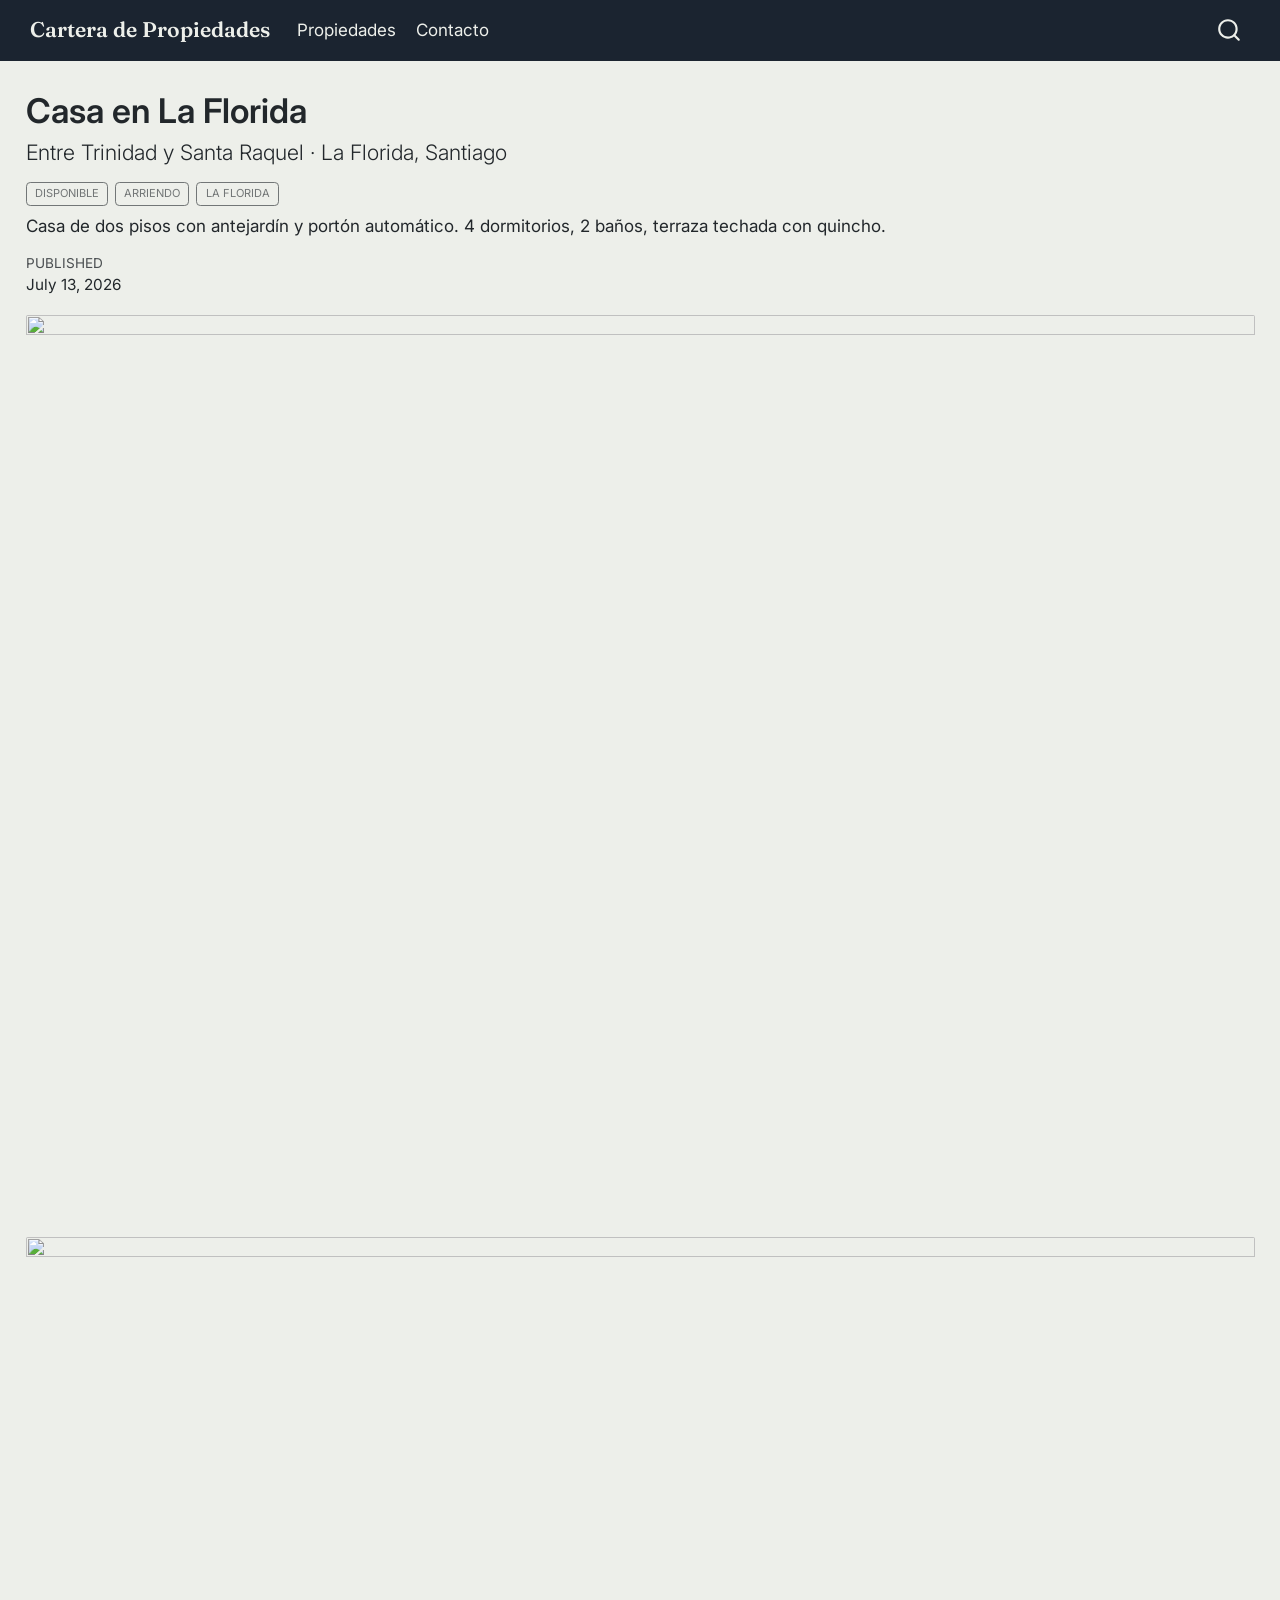
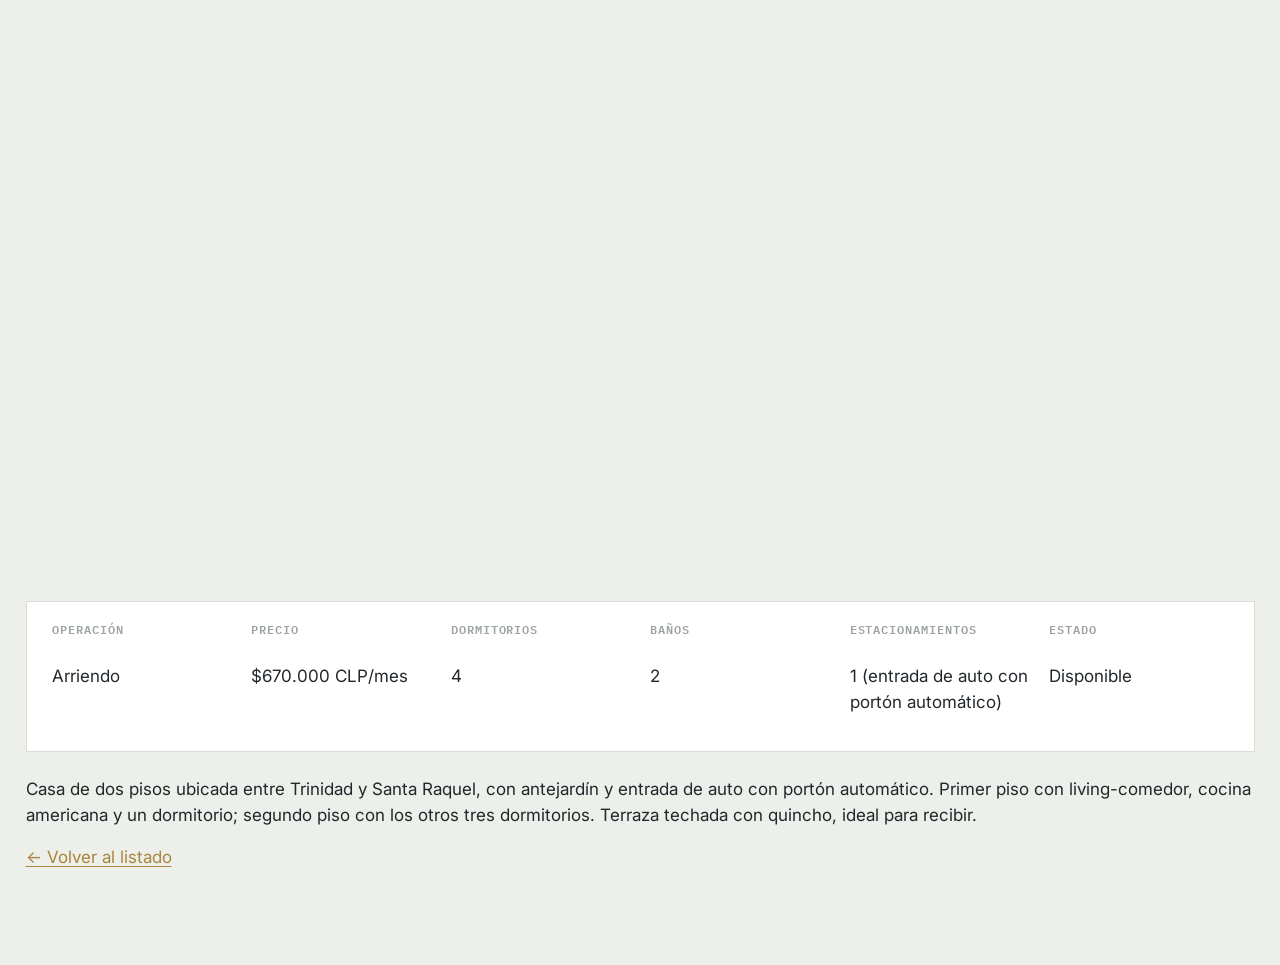
==== propiedades/casa-la-florida/index.html @ dfdd986d "Built site for gh-pages" ====
<!DOCTYPE html>
<html xmlns="http://www.w3.org/1999/xhtml" lang="en" xml:lang="en"><head>

<meta charset="utf-8">
<meta name="generator" content="quarto-1.9.38">

<meta name="viewport" content="width=device-width, initial-scale=1.0, user-scalable=yes">

<meta name="dcterms.date" content="2026-07-13">
<meta name="description" content="Casa de dos pisos con antejardín y portón automático. 4 dormitorios, 2 baños, terraza techada con quincho.">

<title>Casa en La Florida – Cartera de Propiedades</title>
<style>
/* Default styles provided by pandoc.
** See https://pandoc.org/MANUAL.html#variables-for-html for config info.
*/
code{white-space: pre-wrap;}
span.smallcaps{font-variant: small-caps;}
div.columns{display: flex; gap: min(4vw, 1.5em);}
div.column{flex: auto; overflow-x: auto;}
div.hanging-indent{margin-left: 1.5em; text-indent: -1.5em;}
ul.task-list{list-style: none;}
ul.task-list li input[type="checkbox"] {
  width: 0.8em;
  margin: 0 0.8em 0.2em -1em; /* quarto-specific, see https://github.com/quarto-dev/quarto-cli/issues/4556 */ 
  vertical-align: middle;
}
</style>


<script src="../../site_libs/quarto-nav/quarto-nav.js"></script>
<script src="../../site_libs/quarto-nav/headroom.min.js"></script>
<script src="../../site_libs/clipboard/clipboard.min.js"></script>
<script src="../../site_libs/quarto-search/autocomplete.umd.js"></script>
<script src="../../site_libs/quarto-search/fuse.min.js"></script>
<script src="../../site_libs/quarto-search/quarto-search.js"></script>
<meta name="quarto:offset" content="../../">
<script src="../../site_libs/quarto-html/quarto.js" type="module"></script>
<script src="../../site_libs/quarto-html/tabsets/tabsets.js" type="module"></script>
<script src="../../site_libs/quarto-html/popper.min.js"></script>
<script src="../../site_libs/quarto-html/tippy.umd.min.js"></script>
<script src="../../site_libs/quarto-html/anchor.min.js"></script>
<link href="../../site_libs/quarto-html/tippy.css" rel="stylesheet">
<link href="../../site_libs/quarto-html/quarto-syntax-highlighting-15634bcf2e68342d4ad2dfa704d543f6.css" rel="stylesheet" id="quarto-text-highlighting-styles">
<script src="../../site_libs/bootstrap/bootstrap.min.js"></script>
<link href="../../site_libs/bootstrap/bootstrap-icons.css" rel="stylesheet">
<link href="../../site_libs/bootstrap/bootstrap-b07d2e3273a33abbb7af2befd8f3bac5.min.css" rel="stylesheet" append-hash="true" id="quarto-bootstrap" data-mode="light">
<script id="quarto-search-options" type="application/json">{
  "location": "navbar",
  "copy-button": false,
  "collapse-after": 3,
  "panel-placement": "end",
  "type": "overlay",
  "limit": 50,
  "keyboard-shortcut": [
    "f",
    "/",
    "s"
  ],
  "show-item-context": false,
  "language": {
    "search-no-results-text": "No results",
    "search-matching-documents-text": "matching documents",
    "search-copy-link-title": "Copy link to search",
    "search-hide-matches-text": "Hide additional matches",
    "search-more-match-text": "more match in this document",
    "search-more-matches-text": "more matches in this document",
    "search-clear-button-title": "Clear",
    "search-text-placeholder": "",
    "search-detached-cancel-button-title": "Cancel",
    "search-submit-button-title": "Submit",
    "search-label": "Search"
  }
}</script>


<link rel="stylesheet" href="../../styles/styles.css">
</head>

<body class="nav-fixed quarto-light">

<div id="quarto-search-results"></div>
  <header id="quarto-header" class="headroom fixed-top">
    <nav class="navbar navbar-expand-lg " data-bs-theme="dark">
      <div class="navbar-container container-fluid">
      <div class="navbar-brand-container mx-auto">
    <a class="navbar-brand" href="../../index.html">
    <span class="navbar-title">Cartera de Propiedades</span>
    </a>
  </div>
            <div id="quarto-search" class="" title="Search"></div>
          <button class="navbar-toggler" type="button" data-bs-toggle="collapse" data-bs-target="#navbarCollapse" aria-controls="navbarCollapse" role="menu" aria-expanded="false" aria-label="Toggle navigation" onclick="if (window.quartoToggleHeadroom) { window.quartoToggleHeadroom(); }">
  <span class="navbar-toggler-icon"></span>
</button>
          <div class="collapse navbar-collapse" id="navbarCollapse">
            <ul class="navbar-nav navbar-nav-scroll me-auto">
  <li class="nav-item">
    <a class="nav-link" href="../../index.html"> 
<span class="menu-text">Propiedades</span></a>
  </li>  
  <li class="nav-item">
    <a class="nav-link" href="../../contacto.html"> 
<span class="menu-text">Contacto</span></a>
  </li>  
</ul>
          </div> <!-- /navcollapse -->
            <div class="quarto-navbar-tools">
</div>
      </div> <!-- /container-fluid -->
    </nav>
</header>
<!-- content -->
<div id="quarto-content" class="quarto-container page-columns page-rows-contents page-layout-full page-navbar">
<!-- sidebar -->
<!-- margin-sidebar -->
    
<!-- main -->
<main class="content column-page" id="quarto-document-content">

<header id="title-block-header" class="quarto-title-block default">
<div class="quarto-title">
<h1 class="title">Casa en La Florida</h1>
<p class="subtitle lead">Entre Trinidad y Santa Raquel · La Florida, Santiago</p>
  <div class="quarto-categories">
    <div class="quarto-category">Disponible</div>
    <div class="quarto-category">Arriendo</div>
    <div class="quarto-category">La Florida</div>
  </div>
  </div>

<div>
  <div class="description">
    Casa de dos pisos con antejardín y portón automático. 4 dormitorios, 2 baños, terraza techada con quincho.
  </div>
</div>


<div class="quarto-title-meta column-page">

    
    <div>
    <div class="quarto-title-meta-heading">Published</div>
    <div class="quarto-title-meta-contents">
      <p class="date">July 13, 2026</p>
    </div>
  </div>
  
    
  </div>
  


</header>


<div class="gallery">
<p><img src="fotos/foto1.jpg" class="img-fluid"> <img src="fotos/foto2.jpg" class="img-fluid"></p>
</div>
<div class="spec-sheet">
<p><strong>Operación</strong><br>
Arriendo</p>
<p><strong>Precio</strong><br>
$670.000 CLP/mes</p>
<p><strong>Dormitorios</strong><br>
4</p>
<p><strong>Baños</strong><br>
2</p>
<p><strong>Estacionamientos</strong><br>
1 (entrada de auto con portón automático)</p>
<p><strong>Estado</strong><br>
Disponible</p>
</div>
<p>Casa de dos pisos ubicada entre Trinidad y Santa Raquel, con antejardín y entrada de auto con portón automático. Primer piso con living-comedor, cocina americana y un dormitorio; segundo piso con los otros tres dormitorios. Terraza techada con quincho, ideal para recibir.</p>
<p><a href="../../index.html">← Volver al listado</a></p>



</main> <!-- /main -->
<script id="quarto-html-after-body" type="application/javascript">
  window.document.addEventListener("DOMContentLoaded", function (event) {
    const icon = "";
    const anchorJS = new window.AnchorJS();
    anchorJS.options = {
      placement: 'right',
      icon: icon
    };
    anchorJS.add('.anchored');
    const isCodeAnnotation = (el) => {
      for (const clz of el.classList) {
        if (clz.startsWith('code-annotation-')) {                     
          return true;
        }
      }
      return false;
    }
    const onCopySuccess = function(e) {
      // button target
      const button = e.trigger;
      // don't keep focus
      button.blur();
      // flash "checked"
      button.classList.add('code-copy-button-checked');
      var currentTitle = button.getAttribute("title");
      button.setAttribute("title", "Copied!");
      let tooltip;
      if (window.bootstrap) {
        button.setAttribute("data-bs-toggle", "tooltip");
        button.setAttribute("data-bs-placement", "left");
        button.setAttribute("data-bs-title", "Copied!");
        tooltip = new bootstrap.Tooltip(button, 
          { trigger: "manual", 
            customClass: "code-copy-button-tooltip",
            offset: [0, -8]});
        tooltip.show();    
      }
      setTimeout(function() {
        if (tooltip) {
          tooltip.hide();
          button.removeAttribute("data-bs-title");
          button.removeAttribute("data-bs-toggle");
          button.removeAttribute("data-bs-placement");
        }
        button.setAttribute("title", currentTitle);
        button.classList.remove('code-copy-button-checked');
      }, 1000);
      // clear code selection
      e.clearSelection();
    }
    const getTextToCopy = function(trigger) {
      const outerScaffold = trigger.parentElement.cloneNode(true);
      const codeEl = outerScaffold.querySelector('code');
      for (const childEl of codeEl.children) {
        if (isCodeAnnotation(childEl)) {
          childEl.remove();
        }
      }
      return codeEl.innerText;
    }
    const clipboard = new window.ClipboardJS('.code-copy-button:not([data-in-quarto-modal])', {
      text: getTextToCopy
    });
    clipboard.on('success', onCopySuccess);
    if (window.document.getElementById('quarto-embedded-source-code-modal')) {
      const clipboardModal = new window.ClipboardJS('.code-copy-button[data-in-quarto-modal]', {
        text: getTextToCopy,
        container: window.document.getElementById('quarto-embedded-source-code-modal')
      });
      clipboardModal.on('success', onCopySuccess);
    }
      var localhostRegex = new RegExp(/^(?:http|https):\/\/localhost\:?[0-9]*\//);
      var mailtoRegex = new RegExp(/^mailto:/);
        var filterRegex = new RegExp("https:\/\/Economia-y-politicas-publicas\.github\.io\/pocpropiedades\/");
      var isInternal = (href) => {
          return filterRegex.test(href) || localhostRegex.test(href) || mailtoRegex.test(href);
      }
      // Inspect non-navigation links and adorn them if external
     var links = window.document.querySelectorAll('a[href]:not(.nav-link):not(.navbar-brand):not(.toc-action):not(.sidebar-link):not(.sidebar-item-toggle):not(.pagination-link):not(.no-external):not([aria-hidden]):not(.dropdown-item):not(.quarto-navigation-tool):not(.about-link)');
      for (var i=0; i<links.length; i++) {
        const link = links[i];
        if (!isInternal(link.href)) {
          // undo the damage that might have been done by quarto-nav.js in the case of
          // links that we want to consider external
          if (link.dataset.originalHref !== undefined) {
            link.href = link.dataset.originalHref;
          }
        }
      }
    function tippyHover(el, contentFn, onTriggerFn, onUntriggerFn) {
      const config = {
        allowHTML: true,
        maxWidth: 500,
        delay: 100,
        arrow: false,
        appendTo: function(el) {
            return el.parentElement;
        },
        interactive: true,
        interactiveBorder: 10,
        theme: 'quarto',
        placement: 'bottom-start',
      };
      if (contentFn) {
        config.content = contentFn;
      }
      if (onTriggerFn) {
        config.onTrigger = onTriggerFn;
      }
      if (onUntriggerFn) {
        config.onUntrigger = onUntriggerFn;
      }
      window.tippy(el, config); 
    }
    const noterefs = window.document.querySelectorAll('a[role="doc-noteref"]');
    for (var i=0; i<noterefs.length; i++) {
      const ref = noterefs[i];
      tippyHover(ref, function() {
        // use id or data attribute instead here
        let href = ref.getAttribute('data-footnote-href') || ref.getAttribute('href');
        try { href = new URL(href).hash; } catch {}
        const id = href.replace(/^#\/?/, "");
        const note = window.document.getElementById(id);
        if (note) {
          return note.innerHTML;
        } else {
          return "";
        }
      });
    }
    const xrefs = window.document.querySelectorAll('a.quarto-xref');
    const processXRef = (id, note) => {
      // Strip column container classes
      const stripColumnClz = (el) => {
        el.classList.remove("page-full", "page-columns");
        if (el.children) {
          for (const child of el.children) {
            stripColumnClz(child);
          }
        }
      }
      stripColumnClz(note)
      if (id === null || id.startsWith('sec-')) {
        // Special case sections, only their first couple elements
        const container = document.createElement("div");
        if (note.children && note.children.length > 2) {
          container.appendChild(note.children[0].cloneNode(true));
          for (let i = 1; i < note.children.length; i++) {
            const child = note.children[i];
            if (child.tagName === "P" && child.innerText === "") {
              continue;
            } else {
              container.appendChild(child.cloneNode(true));
              break;
            }
          }
          if (window.Quarto?.typesetMath) {
            window.Quarto.typesetMath(container);
          }
          return container.innerHTML
        } else {
          if (window.Quarto?.typesetMath) {
            window.Quarto.typesetMath(note);
          }
          return note.innerHTML;
        }
      } else {
        // Remove any anchor links if they are present
        const anchorLink = note.querySelector('a.anchorjs-link');
        if (anchorLink) {
          anchorLink.remove();
        }
        if (window.Quarto?.typesetMath) {
          window.Quarto.typesetMath(note);
        }
        if (note.classList.contains("callout")) {
          return note.outerHTML;
        } else {
          return note.innerHTML;
        }
      }
    }
    for (var i=0; i<xrefs.length; i++) {
      const xref = xrefs[i];
      tippyHover(xref, undefined, function(instance) {
        instance.disable();
        let url = xref.getAttribute('href');
        let hash = undefined; 
        if (url.startsWith('#')) {
          hash = url;
        } else {
          try { hash = new URL(url).hash; } catch {}
        }
        if (hash) {
          const id = hash.replace(/^#\/?/, "");
          const note = window.document.getElementById(id);
          if (note !== null) {
            try {
              const html = processXRef(id, note.cloneNode(true));
              instance.setContent(html);
            } finally {
              instance.enable();
              instance.show();
            }
          } else {
            // See if we can fetch this
            fetch(url.split('#')[0])
            .then(res => res.text())
            .then(html => {
              const parser = new DOMParser();
              const htmlDoc = parser.parseFromString(html, "text/html");
              const note = htmlDoc.getElementById(id);
              if (note !== null) {
                const html = processXRef(id, note);
                instance.setContent(html);
              } 
            }).finally(() => {
              instance.enable();
              instance.show();
            });
          }
        } else {
          // See if we can fetch a full url (with no hash to target)
          // This is a special case and we should probably do some content thinning / targeting
          fetch(url)
          .then(res => res.text())
          .then(html => {
            const parser = new DOMParser();
            const htmlDoc = parser.parseFromString(html, "text/html");
            const note = htmlDoc.querySelector('main.content');
            if (note !== null) {
              // This should only happen for chapter cross references
              // (since there is no id in the URL)
              // remove the first header
              if (note.children.length > 0 && note.children[0].tagName === "HEADER") {
                note.children[0].remove();
              }
              const html = processXRef(null, note);
              instance.setContent(html);
            } 
          }).finally(() => {
            instance.enable();
            instance.show();
          });
        }
      }, function(instance) {
      });
    }
        let selectedAnnoteEl;
        const selectorForAnnotation = ( cell, annotation) => {
          let cellAttr = 'data-code-cell="' + cell + '"';
          let lineAttr = 'data-code-annotation="' +  annotation + '"';
          const selector = 'span[' + cellAttr + '][' + lineAttr + ']';
          return selector;
        }
        const selectCodeLines = (annoteEl) => {
          const doc = window.document;
          const targetCell = annoteEl.getAttribute("data-target-cell");
          const targetAnnotation = annoteEl.getAttribute("data-target-annotation");
          const annoteSpan = window.document.querySelector(selectorForAnnotation(targetCell, targetAnnotation));
          const lines = annoteSpan.getAttribute("data-code-lines").split(",");
          const lineIds = lines.map((line) => {
            return targetCell + "-" + line;
          })
          let top = null;
          let height = null;
          let parent = null;
          if (lineIds.length > 0) {
              //compute the position of the single el (top and bottom and make a div)
              const el = window.document.getElementById(lineIds[0]);
              top = el.offsetTop;
              height = el.offsetHeight;
              parent = el.parentElement.parentElement;
            if (lineIds.length > 1) {
              const lastEl = window.document.getElementById(lineIds[lineIds.length - 1]);
              const bottom = lastEl.offsetTop + lastEl.offsetHeight;
              height = bottom - top;
            }
            if (top !== null && height !== null && parent !== null) {
              // cook up a div (if necessary) and position it 
              let div = window.document.getElementById("code-annotation-line-highlight");
              if (div === null) {
                div = window.document.createElement("div");
                div.setAttribute("id", "code-annotation-line-highlight");
                div.style.position = 'absolute';
                parent.appendChild(div);
              }
              div.style.top = top - 2 + "px";
              div.style.height = height + 4 + "px";
              div.style.left = 0;
              let gutterDiv = window.document.getElementById("code-annotation-line-highlight-gutter");
              if (gutterDiv === null) {
                gutterDiv = window.document.createElement("div");
                gutterDiv.setAttribute("id", "code-annotation-line-highlight-gutter");
                gutterDiv.style.position = 'absolute';
                const codeCell = window.document.getElementById(targetCell);
                const gutter = codeCell.querySelector('.code-annotation-gutter');
                gutter.appendChild(gutterDiv);
              }
              gutterDiv.style.top = top - 2 + "px";
              gutterDiv.style.height = height + 4 + "px";
            }
            selectedAnnoteEl = annoteEl;
          }
        };
        const unselectCodeLines = () => {
          const elementsIds = ["code-annotation-line-highlight", "code-annotation-line-highlight-gutter"];
          elementsIds.forEach((elId) => {
            const div = window.document.getElementById(elId);
            if (div) {
              div.remove();
            }
          });
          selectedAnnoteEl = undefined;
        };
          // Handle positioning of the toggle
      window.addEventListener(
        "resize",
        throttle(() => {
          elRect = undefined;
          if (selectedAnnoteEl) {
            selectCodeLines(selectedAnnoteEl);
          }
        }, 10)
      );
      function throttle(fn, ms) {
      let throttle = false;
      let timer;
        return (...args) => {
          if(!throttle) { // first call gets through
              fn.apply(this, args);
              throttle = true;
          } else { // all the others get throttled
              if(timer) clearTimeout(timer); // cancel #2
              timer = setTimeout(() => {
                fn.apply(this, args);
                timer = throttle = false;
              }, ms);
          }
        };
      }
        // Attach click handler to the DT
        const annoteDls = window.document.querySelectorAll('dt[data-target-cell]');
        for (const annoteDlNode of annoteDls) {
          annoteDlNode.addEventListener('click', (event) => {
            const clickedEl = event.target;
            if (clickedEl !== selectedAnnoteEl) {
              unselectCodeLines();
              const activeEl = window.document.querySelector('dt[data-target-cell].code-annotation-active');
              if (activeEl) {
                activeEl.classList.remove('code-annotation-active');
              }
              selectCodeLines(clickedEl);
              clickedEl.classList.add('code-annotation-active');
            } else {
              // Unselect the line
              unselectCodeLines();
              clickedEl.classList.remove('code-annotation-active');
            }
          });
        }
    const findCites = (el) => {
      const parentEl = el.parentElement;
      if (parentEl) {
        const cites = parentEl.dataset.cites;
        if (cites) {
          return {
            el,
            cites: cites.split(' ')
          };
        } else {
          return findCites(el.parentElement)
        }
      } else {
        return undefined;
      }
    };
    var bibliorefs = window.document.querySelectorAll('a[role="doc-biblioref"]');
    for (var i=0; i<bibliorefs.length; i++) {
      const ref = bibliorefs[i];
      const citeInfo = findCites(ref);
      if (citeInfo) {
        tippyHover(citeInfo.el, function() {
          var popup = window.document.createElement('div');
          citeInfo.cites.forEach(function(cite) {
            var citeDiv = window.document.createElement('div');
            citeDiv.classList.add('hanging-indent');
            citeDiv.classList.add('csl-entry');
            var biblioDiv = window.document.getElementById('ref-' + cite);
            if (biblioDiv) {
              citeDiv.innerHTML = biblioDiv.innerHTML;
            }
            popup.appendChild(citeDiv);
          });
          return popup.innerHTML;
        });
      }
    }
  });
  </script>
</div> <!-- /content -->




</body></html>
---- site_libs/quarto-html/tippy.css ----
.tippy-box[data-animation=fade][data-state=hidden]{opacity:0}[data-tippy-root]{max-width:calc(100vw - 10px)}.tippy-box{position:relative;background-color:#333;color:#fff;border-radius:4px;font-size:14px;line-height:1.4;white-space:normal;outline:0;transition-property:transform,visibility,opacity}.tippy-box[data-placement^=top]>.tippy-arrow{bottom:0}.tippy-box[data-placement^=top]>.tippy-arrow:before{bottom:-7px;left:0;border-width:8px 8px 0;border-top-color:initial;transform-origin:center top}.tippy-box[data-placement^=bottom]>.tippy-arrow{top:0}.tippy-box[data-placement^=bottom]>.tippy-arrow:before{top:-7px;left:0;border-width:0 8px 8px;border-bottom-color:initial;transform-origin:center bottom}.tippy-box[data-placement^=left]>.tippy-arrow{right:0}.tippy-box[data-placement^=left]>.tippy-arrow:before{border-width:8px 0 8px 8px;border-left-color:initial;right:-7px;transform-origin:center left}.tippy-box[data-placement^=right]>.tippy-arrow{left:0}.tippy-box[data-placement^=right]>.tippy-arrow:before{left:-7px;border-width:8px 8px 8px 0;border-right-color:initial;transform-origin:center right}.tippy-box[data-inertia][data-state=visible]{transition-timing-function:cubic-bezier(.54,1.5,.38,1.11)}.tippy-arrow{width:16px;height:16px;color:#333}.tippy-arrow:before{content:"";position:absolute;border-color:transparent;border-style:solid}.tippy-content{position:relative;padding:5px 9px;z-index:1}
---- site_libs/quarto-html/quarto-syntax-highlighting-15634bcf2e68342d4ad2dfa704d543f6.css ----
/* quarto syntax highlight colors */
:root {
  --quarto-hl-ot-color: #003B4F;
  --quarto-hl-at-color: #657422;
  --quarto-hl-ss-color: #20794D;
  --quarto-hl-an-color: #5E5E5E;
  --quarto-hl-fu-color: #4758AB;
  --quarto-hl-st-color: #20794D;
  --quarto-hl-cf-color: #003B4F;
  --quarto-hl-op-color: #5E5E5E;
  --quarto-hl-er-color: #AD0000;
  --quarto-hl-bn-color: #AD0000;
  --quarto-hl-al-color: #AD0000;
  --quarto-hl-va-color: #111111;
  --quarto-hl-bu-color: inherit;
  --quarto-hl-ex-color: inherit;
  --quarto-hl-pp-color: #AD0000;
  --quarto-hl-in-color: #5E5E5E;
  --quarto-hl-vs-color: #20794D;
  --quarto-hl-wa-color: #5E5E5E;
  --quarto-hl-do-color: #5E5E5E;
  --quarto-hl-im-color: #00769E;
  --quarto-hl-ch-color: #20794D;
  --quarto-hl-dt-color: #AD0000;
  --quarto-hl-fl-color: #AD0000;
  --quarto-hl-co-color: #5E5E5E;
  --quarto-hl-cv-color: #5E5E5E;
  --quarto-hl-cn-color: #8f5902;
  --quarto-hl-sc-color: #5E5E5E;
  --quarto-hl-dv-color: #AD0000;
  --quarto-hl-kw-color: #003B4F;
}

/* other quarto variables */
:root {
  --quarto-font-monospace: SFMono-Regular, Menlo, Monaco, Consolas, "Liberation Mono", "Courier New", monospace;
}

/* syntax highlight based on Pandoc's rules */
pre > code.sourceCode > span {
  color: #003B4F;
}

code.sourceCode > span {
  color: #003B4F;
}

div.sourceCode,
div.sourceCode pre.sourceCode {
  color: #003B4F;
}

/* Normal */
code span {
  color: #003B4F;
}

/* Alert */
code span.al {
  color: #AD0000;
  font-style: inherit;
}

/* Annotation */
code span.an {
  color: #5E5E5E;
  font-style: inherit;
}

/* Attribute */
code span.at {
  color: #657422;
  font-style: inherit;
}

/* BaseN */
code span.bn {
  color: #AD0000;
  font-style: inherit;
}

/* BuiltIn */
code span.bu {
  font-style: inherit;
}

/* ControlFlow */
code span.cf {
  color: #003B4F;
  font-weight: bold;
  font-style: inherit;
}

/* Char */
code span.ch {
  color: #20794D;
  font-style: inherit;
}

/* Constant */
code span.cn {
  color: #8f5902;
  font-style: inherit;
}

/* Comment */
code span.co {
  color: #5E5E5E;
  font-style: inherit;
}

/* CommentVar */
code span.cv {
  color: #5E5E5E;
  font-style: italic;
}

/* Documentation */
code span.do {
  color: #5E5E5E;
  font-style: italic;
}

/* DataType */
code span.dt {
  color: #AD0000;
  font-style: inherit;
}

/* DecVal */
code span.dv {
  color: #AD0000;
  font-style: inherit;
}

/* Error */
code span.er {
  color: #AD0000;
  font-style: inherit;
}

/* Extension */
code span.ex {
  font-style: inherit;
}

/* Float */
code span.fl {
  color: #AD0000;
  font-style: inherit;
}

/* Function */
code span.fu {
  color: #4758AB;
  font-style: inherit;
}

/* Import */
code span.im {
  color: #00769E;
  font-style: inherit;
}

/* Information */
code span.in {
  color: #5E5E5E;
  font-style: inherit;
}

/* Keyword */
code span.kw {
  color: #003B4F;
  font-weight: bold;
  font-style: inherit;
}

/* Operator */
code span.op {
  color: #5E5E5E;
  font-style: inherit;
}

/* Other */
code span.ot {
  color: #003B4F;
  font-style: inherit;
}

/* Preprocessor */
code span.pp {
  color: #AD0000;
  font-style: inherit;
}

/* SpecialChar */
code span.sc {
  color: #5E5E5E;
  font-style: inherit;
}

/* SpecialString */
code span.ss {
  color: #20794D;
  font-style: inherit;
}

/* String */
code span.st {
  color: #20794D;
  font-style: inherit;
}

/* Variable */
code span.va {
  color: #111111;
  font-style: inherit;
}

/* VerbatimString */
code span.vs {
  color: #20794D;
  font-style: inherit;
}

/* Warning */
code span.wa {
  color: #5E5E5E;
  font-style: italic;
}

.prevent-inlining {
  content: "</";
}

/*# sourceMappingURL=f23921c56f73e400b49028c9186a1aa0.css.map */
---- styles/styles.css ----
@import url('https://fonts.googleapis.com/css2?family=Fraunces:wght@500;600&family=Inter:wght@400;500&family=IBM+Plex+Mono:wght@400;600&display=swap');

/* Tarjetas del listing nativo de Quarto */
.quarto-grid-item .card {
  border: 1px solid #DADDD6;
  border-radius: 2px;
  transition: transform .15s ease, box-shadow .15s ease;
}
.quarto-grid-item .card:hover {
  transform: translateY(-3px);
  box-shadow: 0 10px 24px rgba(27, 36, 48, .12);
}
.quarto-grid-item .card-title { font-family: 'Fraunces', serif; }
.quarto-grid-item .listing-categories .listing-category {
  font-family: 'IBM Plex Mono', monospace;
  font-size: .68rem;
  background: #1B2430;
  color: #EDEFEA;
  border: none;
}
.quarto-listing-category-title { font-family: 'IBM Plex Mono', monospace; }

/* Página de detalle */
.gallery {
  display: grid;
  grid-template-columns: repeat(auto-fit, minmax(260px, 1fr));
  gap: .75rem;
  margin: 1rem 0 1.5rem;
}
.gallery img {
  width: 100%; aspect-ratio: 4/3; object-fit: cover; border-radius: 2px;
}

.spec-sheet {
  background: #fff;
  border: 1px solid #DADDD6;
  padding: 1.1rem 1.5rem;
  display: grid;
  grid-template-columns: repeat(auto-fit, minmax(130px, 1fr));
  gap: .9rem 1.2rem;
  margin: 0 0 1.5rem;
}
.spec-sheet strong {
  display: block;
  font-family: 'IBM Plex Mono', monospace;
  font-size: .7rem;
  text-transform: uppercase;
  letter-spacing: .08em;
  color: #9CA3A0;
  font-weight: 600;
}
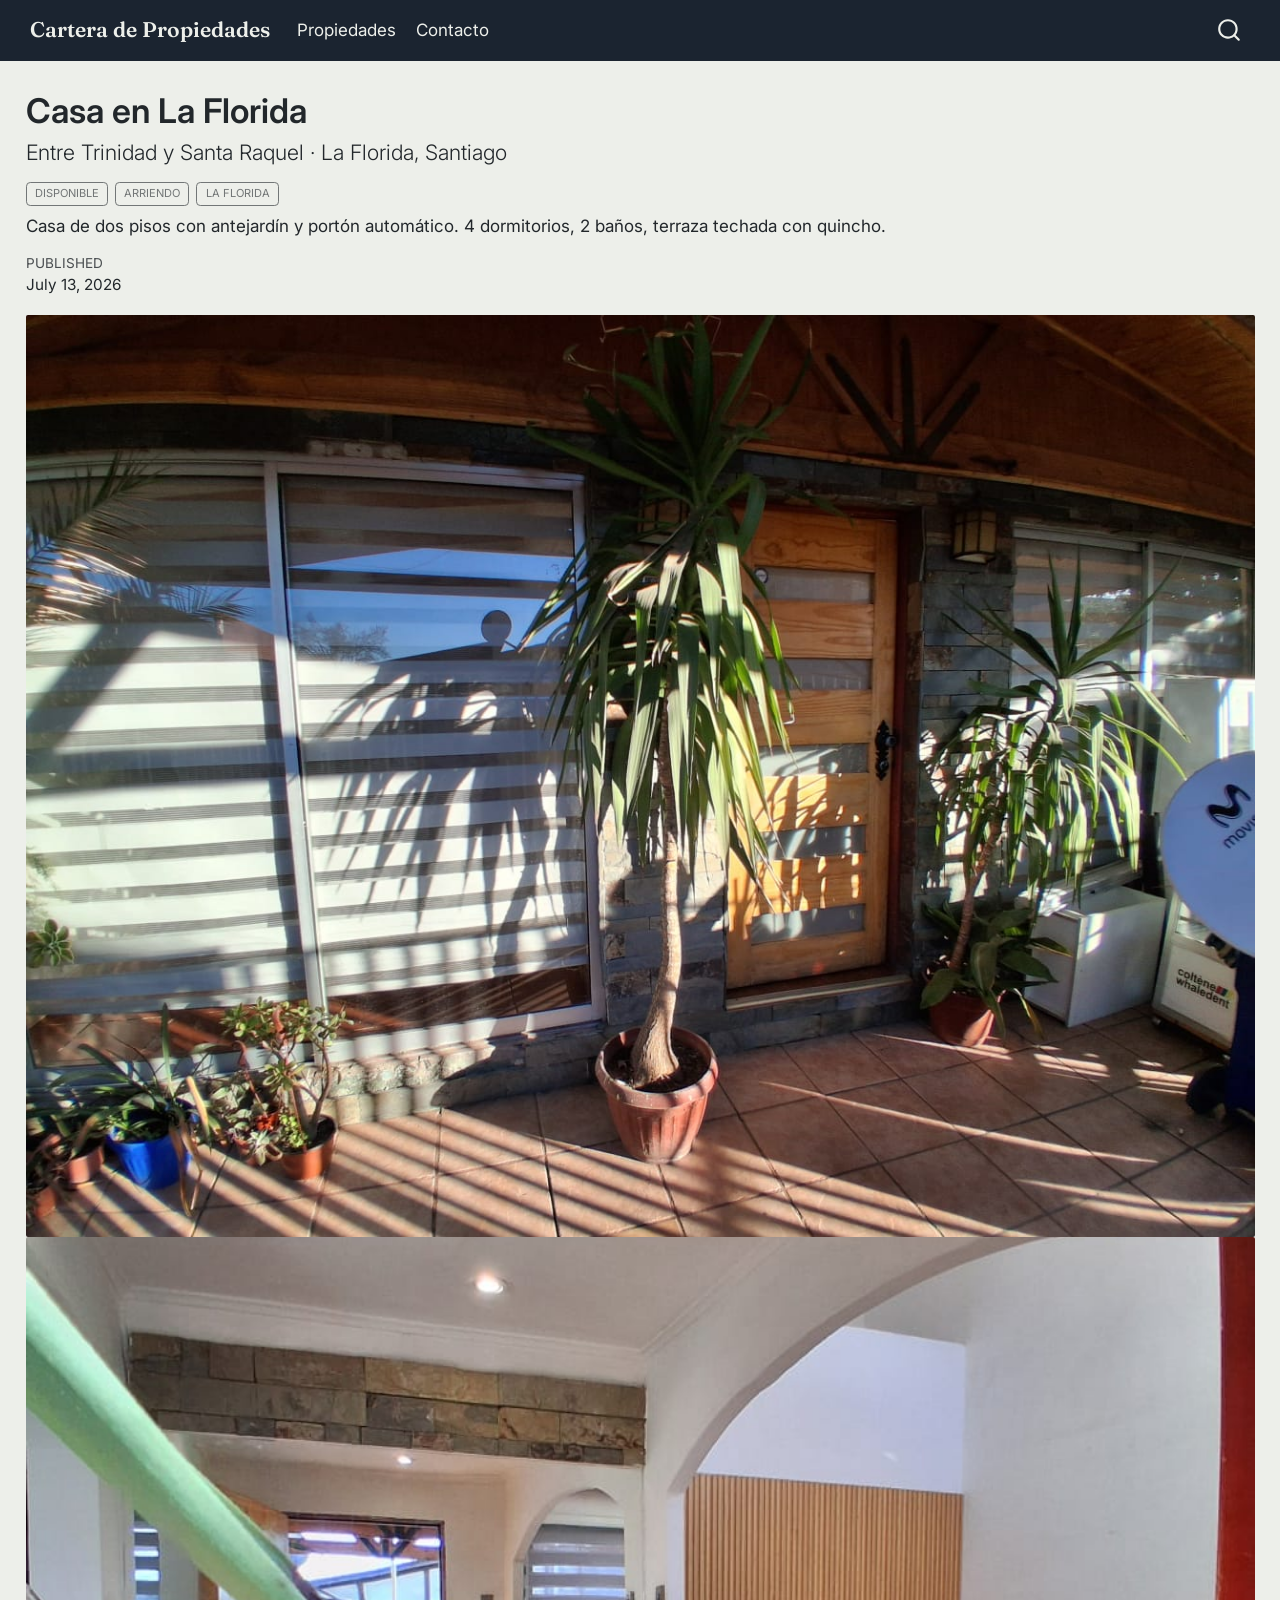
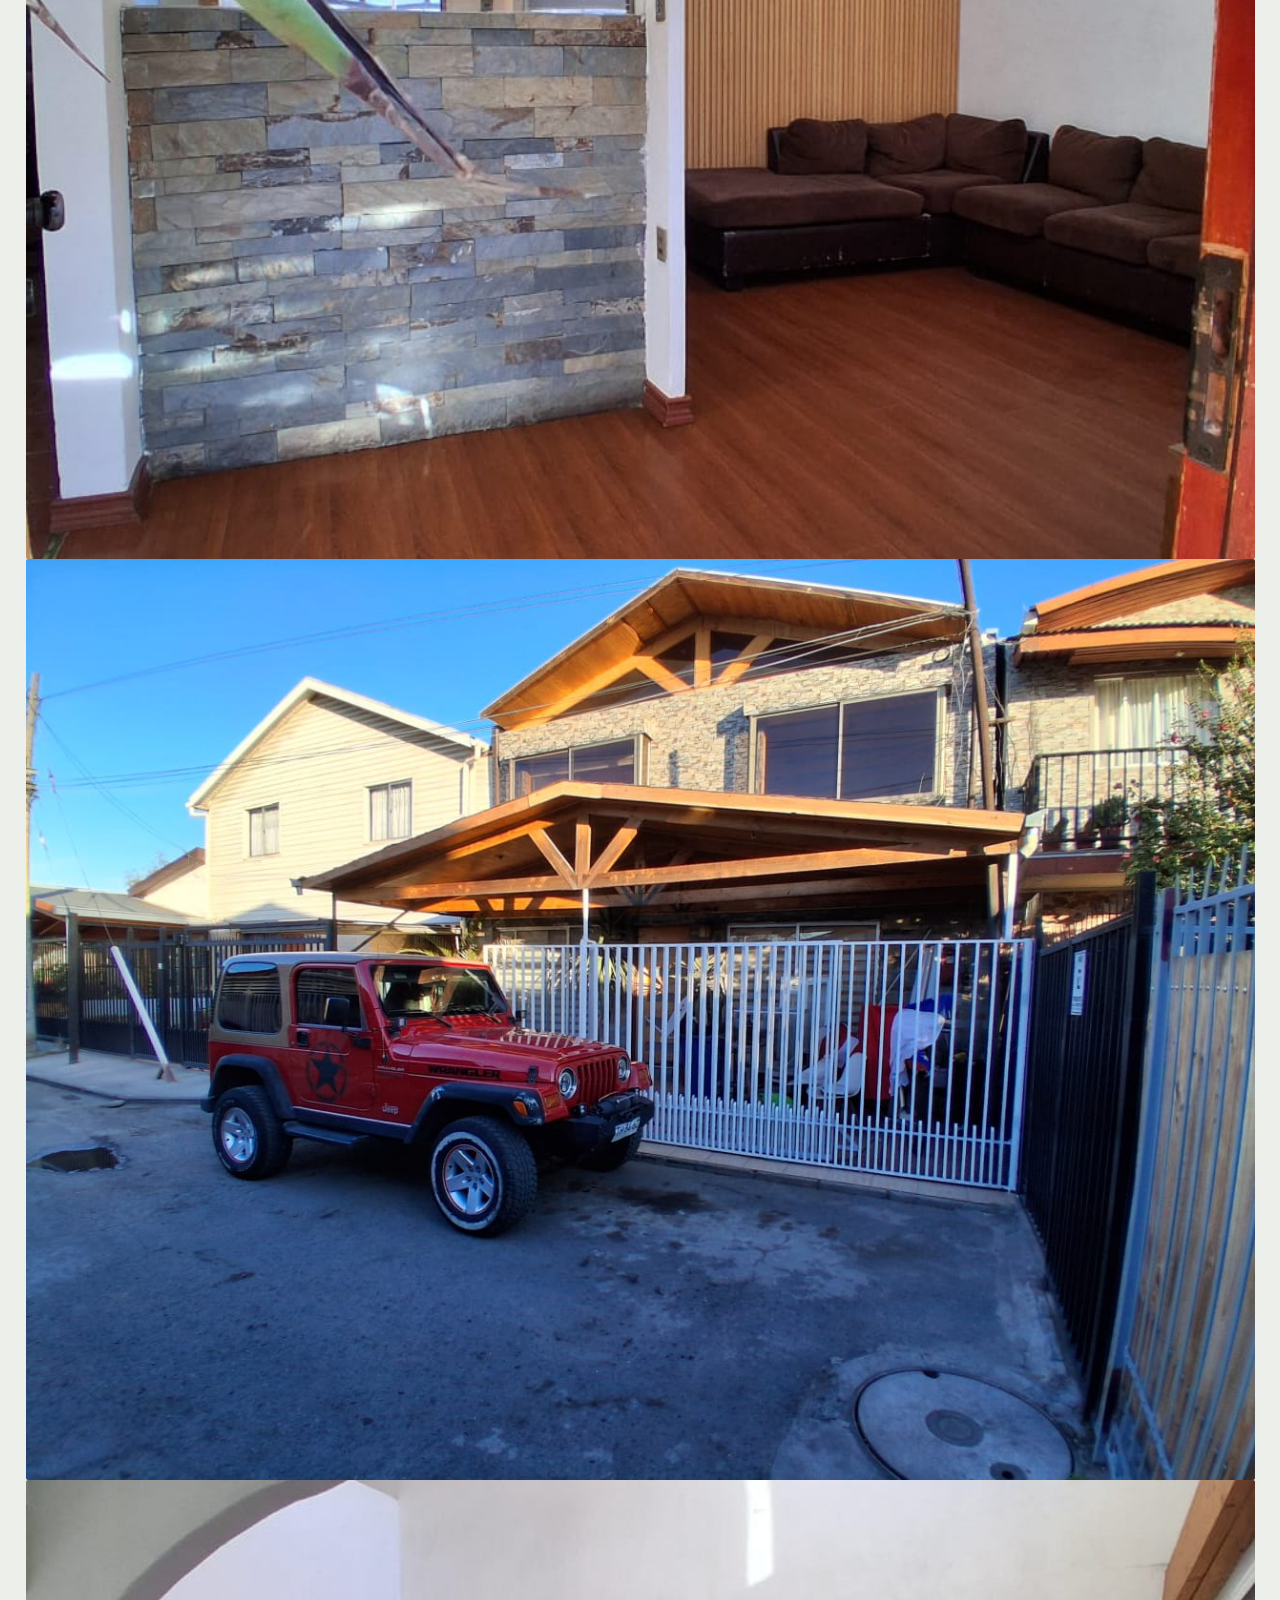
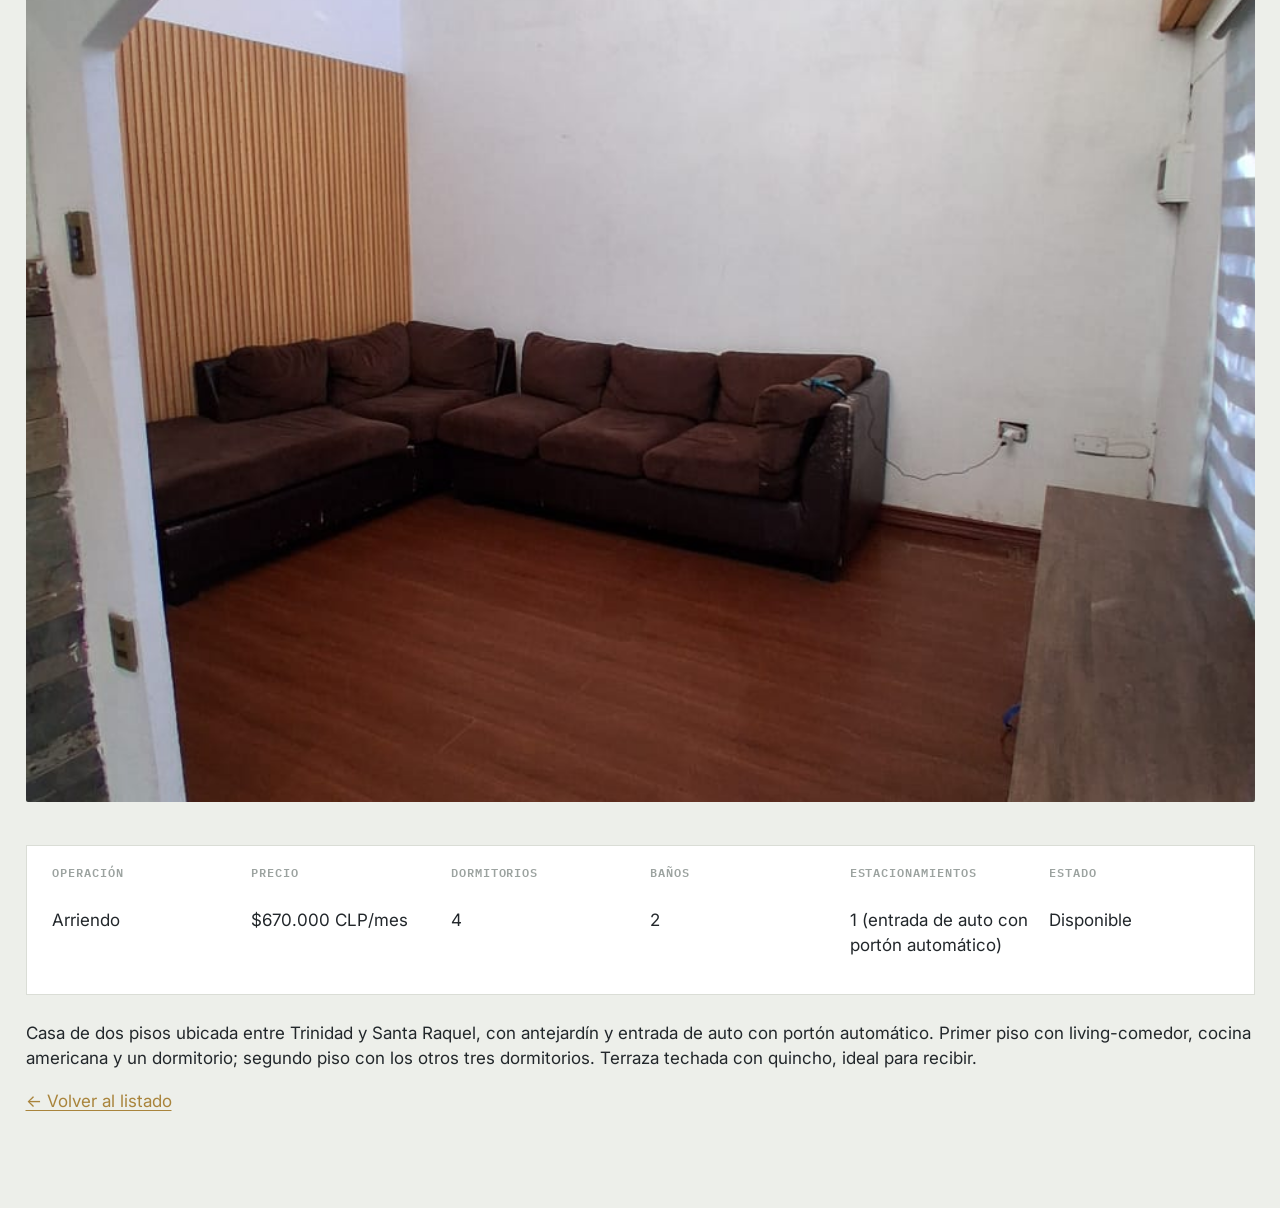
==== commit 0397bca0: "Built site for gh-pages" ====
--- a/propiedades/casa-la-florida/index.html
+++ b/propiedades/casa-la-florida/index.html
@@ -154,7 +154,7 @@
 
 
 <div class="gallery">
-<p><img src="fotos/foto1.jpg" class="img-fluid"> <img src="fotos/foto2.jpg" class="img-fluid"></p>
+<p><img src="fotos/foto 1.jpg" class="img-fluid"> <img src="fotos/foto 2.jpeg" class="img-fluid"> <img src="fotos/foto 3.jpeg" class="img-fluid"> <img src="fotos/foto 4.jpeg" class="img-fluid"></p>
 </div>
 <div class="spec-sheet">
 <p><strong>Operación</strong><br>
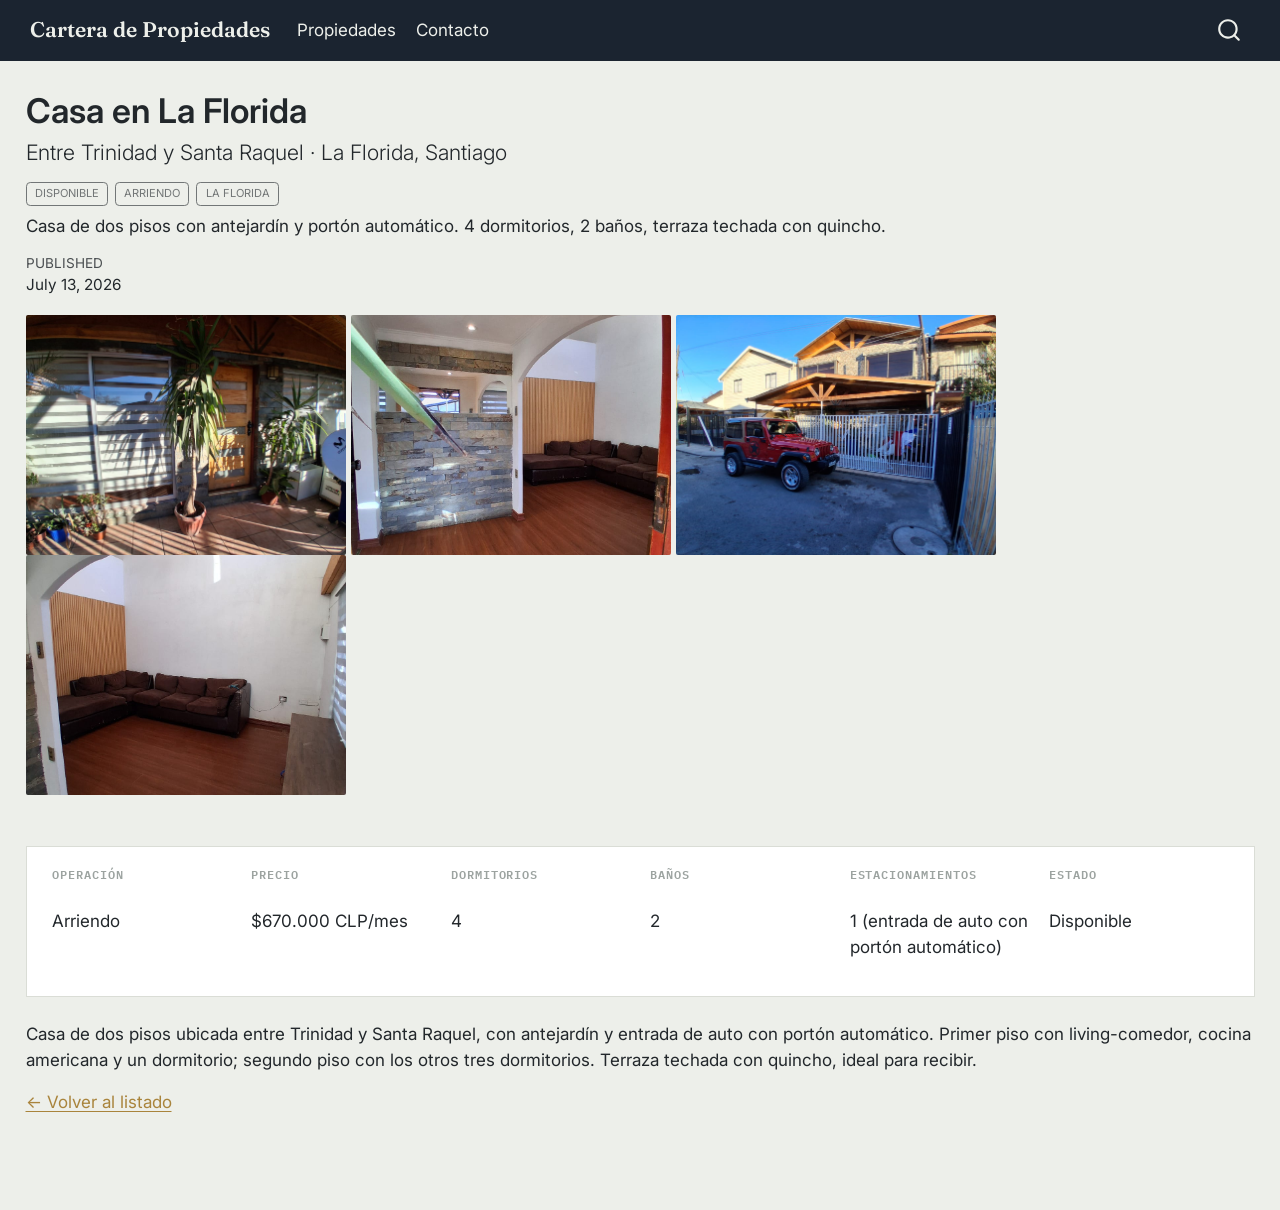
==== commit 79fa1655: "Built site for gh-pages" ====
--- a/propiedades/casa-la-florida/index.html
+++ b/propiedades/casa-la-florida/index.html
@@ -249,7 +249,7 @@
     }
       var localhostRegex = new RegExp(/^(?:http|https):\/\/localhost\:?[0-9]*\//);
       var mailtoRegex = new RegExp(/^mailto:/);
-        var filterRegex = new RegExp("https:\/\/Economia-y-politicas-publicas\.github\.io\/pocpropiedades\/");
+        var filterRegex = new RegExp("https:\/\/pocpropiedades\.cl");
       var isInternal = (href) => {
           return filterRegex.test(href) || localhostRegex.test(href) || mailtoRegex.test(href);
       }
--- a/styles/styles.css
+++ b/styles/styles.css
@@ -22,14 +22,25 @@
 
 /* Página de detalle */
 .gallery {
-  display: grid;
-  grid-template-columns: repeat(auto-fit, minmax(260px, 1fr));
+  display: flex;
   gap: .75rem;
   margin: 1rem 0 1.5rem;
+  overflow-x: auto;
+  scroll-snap-type: x mandatory;
+  padding-bottom: .5rem;
 }
 .gallery img {
-  width: 100%; aspect-ratio: 4/3; object-fit: cover; border-radius: 2px;
+  flex: 0 0 auto;
+  width: 320px;
+  height: 240px;
+  object-fit: cover;
+  border-radius: 2px;
+  scroll-snap-align: start;
+  cursor: pointer;
 }
+/* barra de scroll más discreta */
+.gallery::-webkit-scrollbar { height: 6px; }
+.gallery::-webkit-scrollbar-thumb { background: #DADDD6; border-radius: 3px; }
 
 .spec-sheet {
   background: #fff;
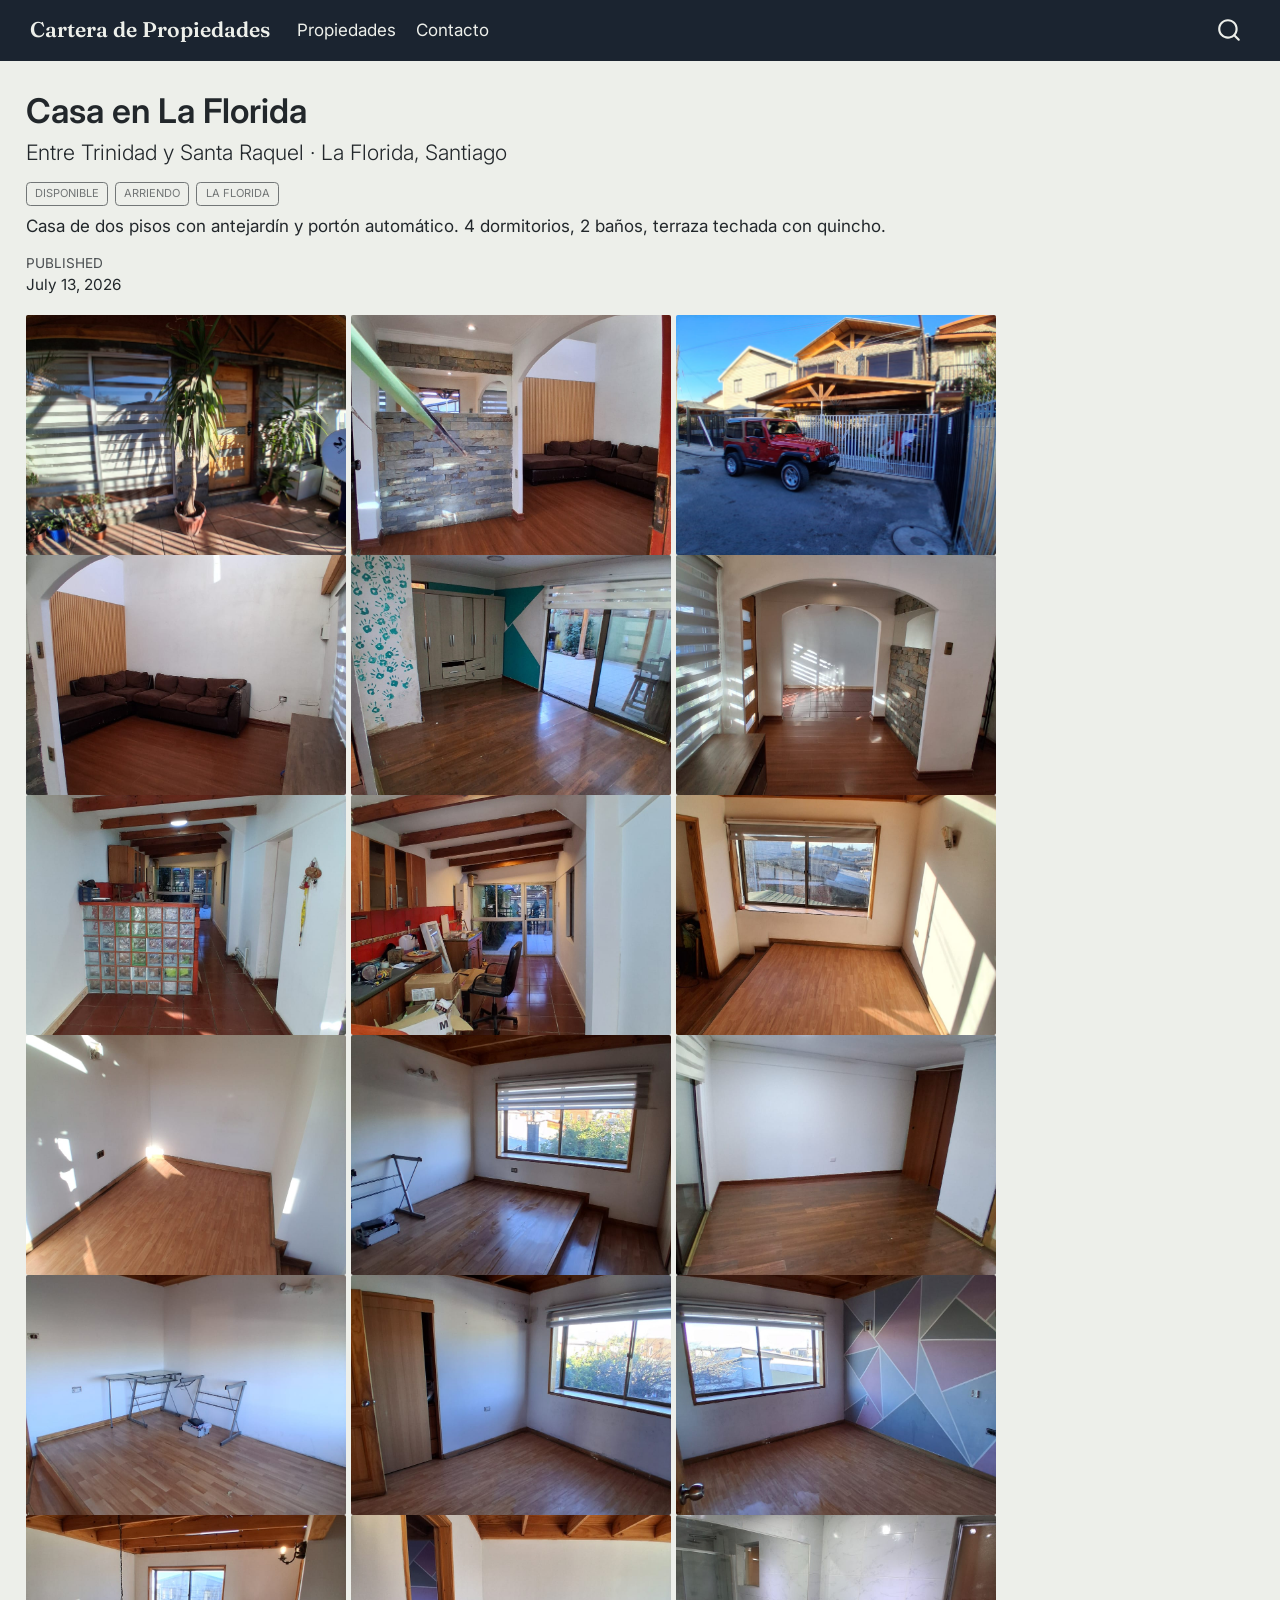
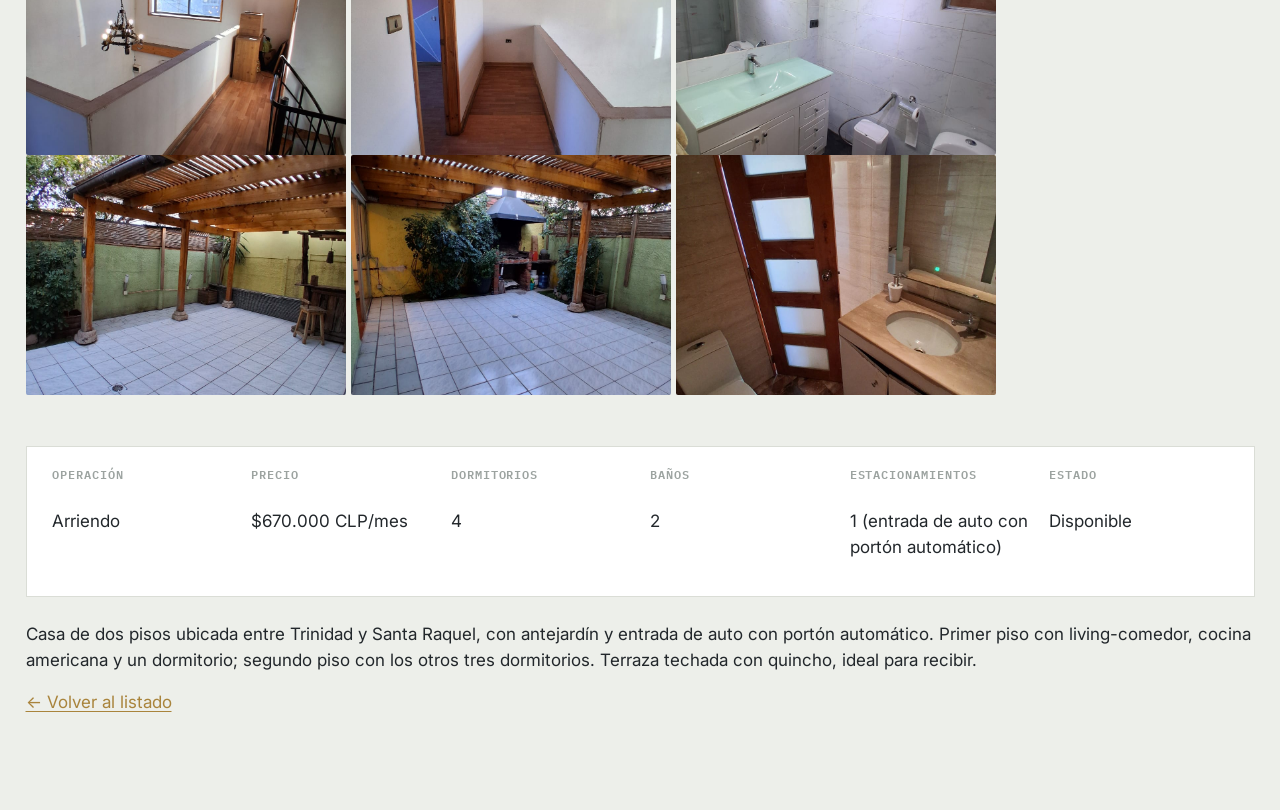
==== commit bf8d9b8e: "Built site for gh-pages" ====
--- a/propiedades/casa-la-florida/index.html
+++ b/propiedades/casa-la-florida/index.html
@@ -154,7 +154,7 @@
 
 
 <div class="gallery">
-<p><img src="fotos/foto 1.jpg" class="img-fluid"> <img src="fotos/foto 2.jpeg" class="img-fluid"> <img src="fotos/foto 3.jpeg" class="img-fluid"> <img src="fotos/foto 4.jpeg" class="img-fluid"></p>
+<p><img src="fotos/foto 1.jpg" class="img-fluid"> <img src="fotos/foto 2.jpeg" class="img-fluid"> <img src="fotos/foto 3.jpeg" class="img-fluid"> <img src="fotos/foto 4.jpeg" class="img-fluid"> <img src="fotos/foto 5.jpeg" class="img-fluid"> <img src="fotos/foto 6.jpeg" class="img-fluid"> <img src="fotos/foto 7.jpeg" class="img-fluid"> <img src="fotos/foto 8.jpeg" class="img-fluid"> <img src="fotos/foto 9.jpeg" class="img-fluid"> <img src="fotos/foto 10.jpeg" class="img-fluid"> <img src="fotos/foto 11.jpeg" class="img-fluid"> <img src="fotos/foto 12.jpeg" class="img-fluid"> <img src="fotos/foto 13.jpeg" class="img-fluid"> <img src="fotos/foto 14.jpeg" class="img-fluid"> <img src="fotos/foto 15.jpeg" class="img-fluid"> <img src="fotos/foto 16.jpeg" class="img-fluid"> <img src="fotos/foto 17.jpeg" class="img-fluid"> <img src="fotos/foto 18.jpeg" class="img-fluid"> <img src="fotos/foto 19.jpeg" class="img-fluid"> <img src="fotos/foto 20.jpeg" class="img-fluid"> <img src="fotos/foto 21.jpeg" class="img-fluid"></p>
 </div>
 <div class="spec-sheet">
 <p><strong>Operación</strong><br>
